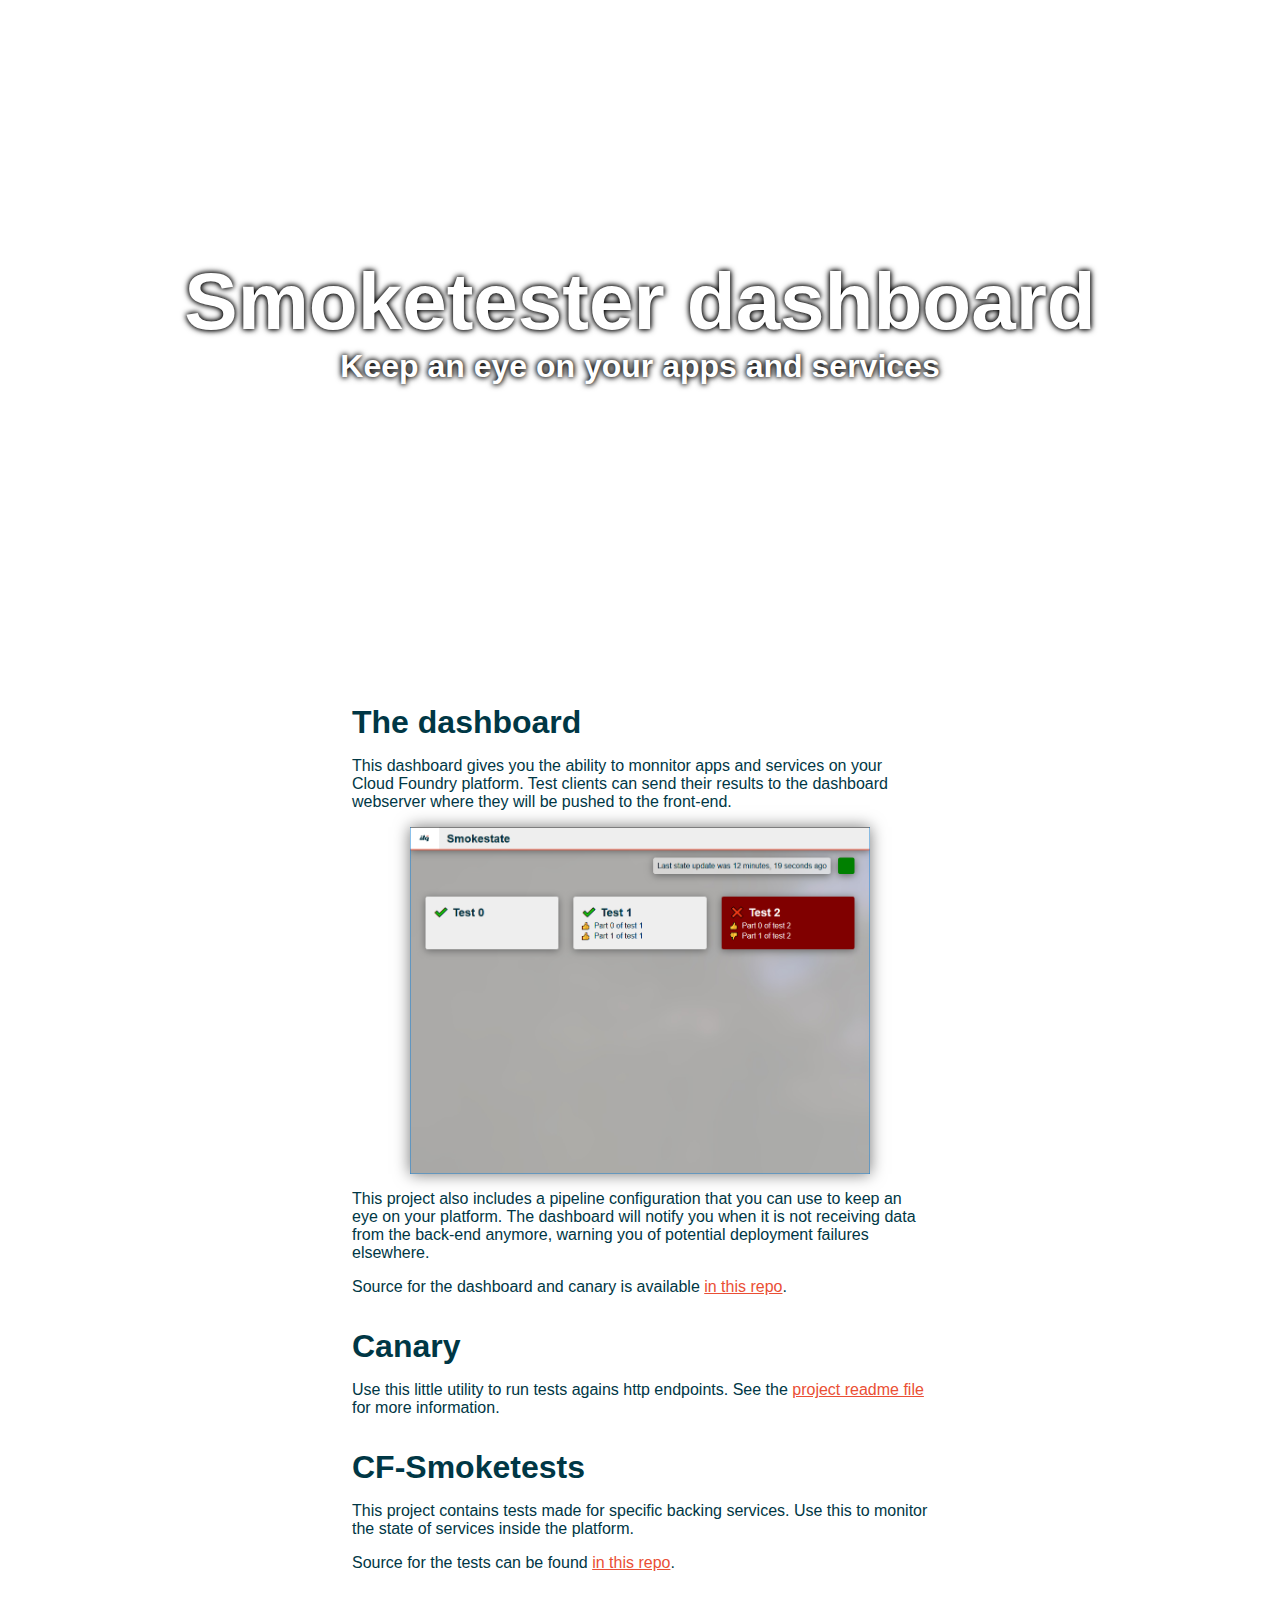
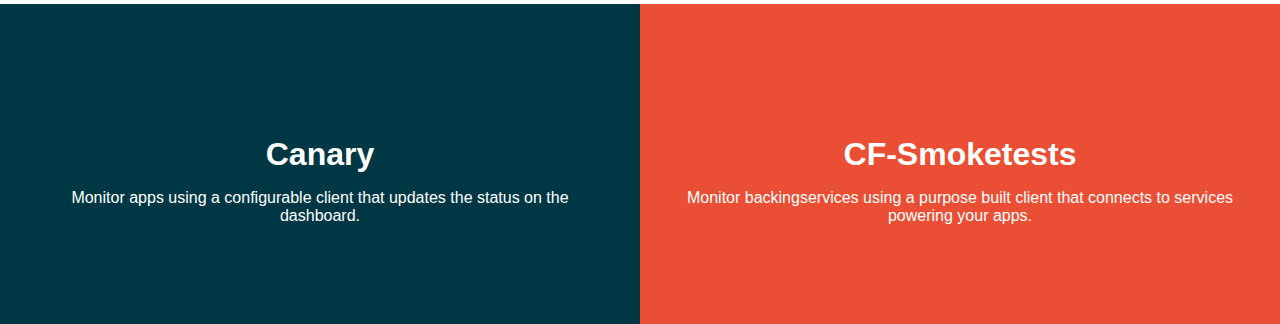
==== index.html @ 8cedd3bb "Content added" ====
<!DOCTYPE html>
<html lang="en">

<head>
    <meta charset="UTF-8">
    <meta name="viewport" content="width=device-width, initial-scale=1.0">
    <meta http-equiv="X-UA-Compatible" content="ie=edge">
    <title>ITQ Smoketester dashboard</title>

    <link rel="stylesheet" href="assets/styles.css">
</head>

<body>
    <div class="itq_logo"></div>

    <section class="title_block title_block--watcher">
        <h1 class="title">Smoketester dashboard</h1>
        <h2 class="subtitle">Keep an eye on your apps and services</h2>
    </section>

    <section class="content_block content_block--textsection">
        <h3 class="content_title">The dashboard</h3>

        <p class="text">This dashboard gives you the ability to monnitor apps and services on your Cloud Foundry
            platform. Test
            clients can send their results to the
            dashboard webserver where they will be pushed to the front-end.
        </p>

        <img class="image" src="assets/dashboard.png" alt="dashboard" />

        <p class="text">
            This project also includes a pipeline configuration that you can use to keep an eye on your platform. The
            dashboard will notify you when it
            is not receiving data from the back-end anymore, warning you of potential deployment failures elsewhere.
        </p>
        <p>Source for the dashboard and canary is available <a class="link" href="https://github.com/orangeglasses/cf-smoketests-dashboard">in this repo</a>.</p>
        <h3 class="content_title">Canary</h3>
        <p class="text">Use this little utility to run tests agains http endpoints. See the <a class="link" href="https://github.com/orangeglasses/cf-smoketests-dashboard/blob/master/README.md">project readme file</a> for more information.
        </p>
        <h3 class="content_title">CF-Smoketests</h3>
        <p class="text">This project contains tests made for specific backing services. Use this to monitor the state of
            services inside the platform.</p>
        <p>Source for the tests can be found <a class="link" href="https://github.com/orangeglasses/cf-smoketests">in this repo</a>.</p>
    </section>

    <section class="content_block">
        <div class="content content--blue">
            <h3 class="content_title">Canary</h3>
            Monitor apps using a configurable client that updates the status on the dashboard.
        </div>
        <div class="content content--orange">
            <h3 class="content_title">CF-Smoketests</h3>
            Monitor backingservices using a purpose built client that connects to services powering your apps.
        </div>
    </section>
</body>

</html>
---- assets/styles.css ----
/*

Watcher.jpg: Photo 'Big Brother is watching' by Michael Aleo (https://unsplash.com/@mjaleo) on Unsplash.

*/

.___colors {
    color: #fff;
    color: #003745;
    color: #000;
    color: #ea4f35;
}

* {
    box-sizing: border-box;
    padding: 0;
    margin: 0;
    font-family: Verdana, Geneva, Tahoma, sans-serif;
    color: #003745;
}

.itq_logo {
    width: 6rem;
    height: 6rem;
    background: url(itq-logo.svg) center center no-repeat #fff;
    background-size: contain;
    position: fixed;
    background-size: 200%;
}

.title_block {
    height: 40rem;
    display: flex;
    flex-direction: column;
    justify-content: center;
    align-items: center;
}

.title_block > .title,
.title_block > .subtitle {
    font-size: 5rem;
    font-weight: bold;
    color: #fff;
    text-shadow: 0 0 5px #000, 0 0 7px #000;
    text-align: center;
}

.title_block > .subtitle {
    font-size: 2rem;
}

.title_block--watcher {
    background: url(watcher.jpg) center center no-repeat;
    background-size: cover;
}

.content_block {
    height: 20rem;
    display: flex;
}

.content_block > .content {
    height: 100%;
    flex: 1 1 50%;
    display: flex;
    justify-content: center;
    align-items: center;
    flex-direction: column;
}

.content--orange,
.content--blue {
    text-align: center;
    color: #fff;
    padding: 2rem;
}

.content--blue {
    background-color: #003745;
}

.content--orange {
    background-color: #ea4f35;
}

.content_block--textsection {
    max-width: 40rem;
    text-align: left;
    margin: 0 auto;
    display: block;
    padding: 2rem;
    height: auto;
}

.content_title {
    text-align: left;
    color: currentColor;
    font-size: 2rem;
    margin: 2rem 0 1rem 0;
}

.image {
    max-width: 80%;
    box-shadow: 0 0 15px #777;
    margin: 1rem auto;
    display: block;
}

.link {
    color: #ea4f35;
}

.text {
    margin-bottom: 1rem;
}
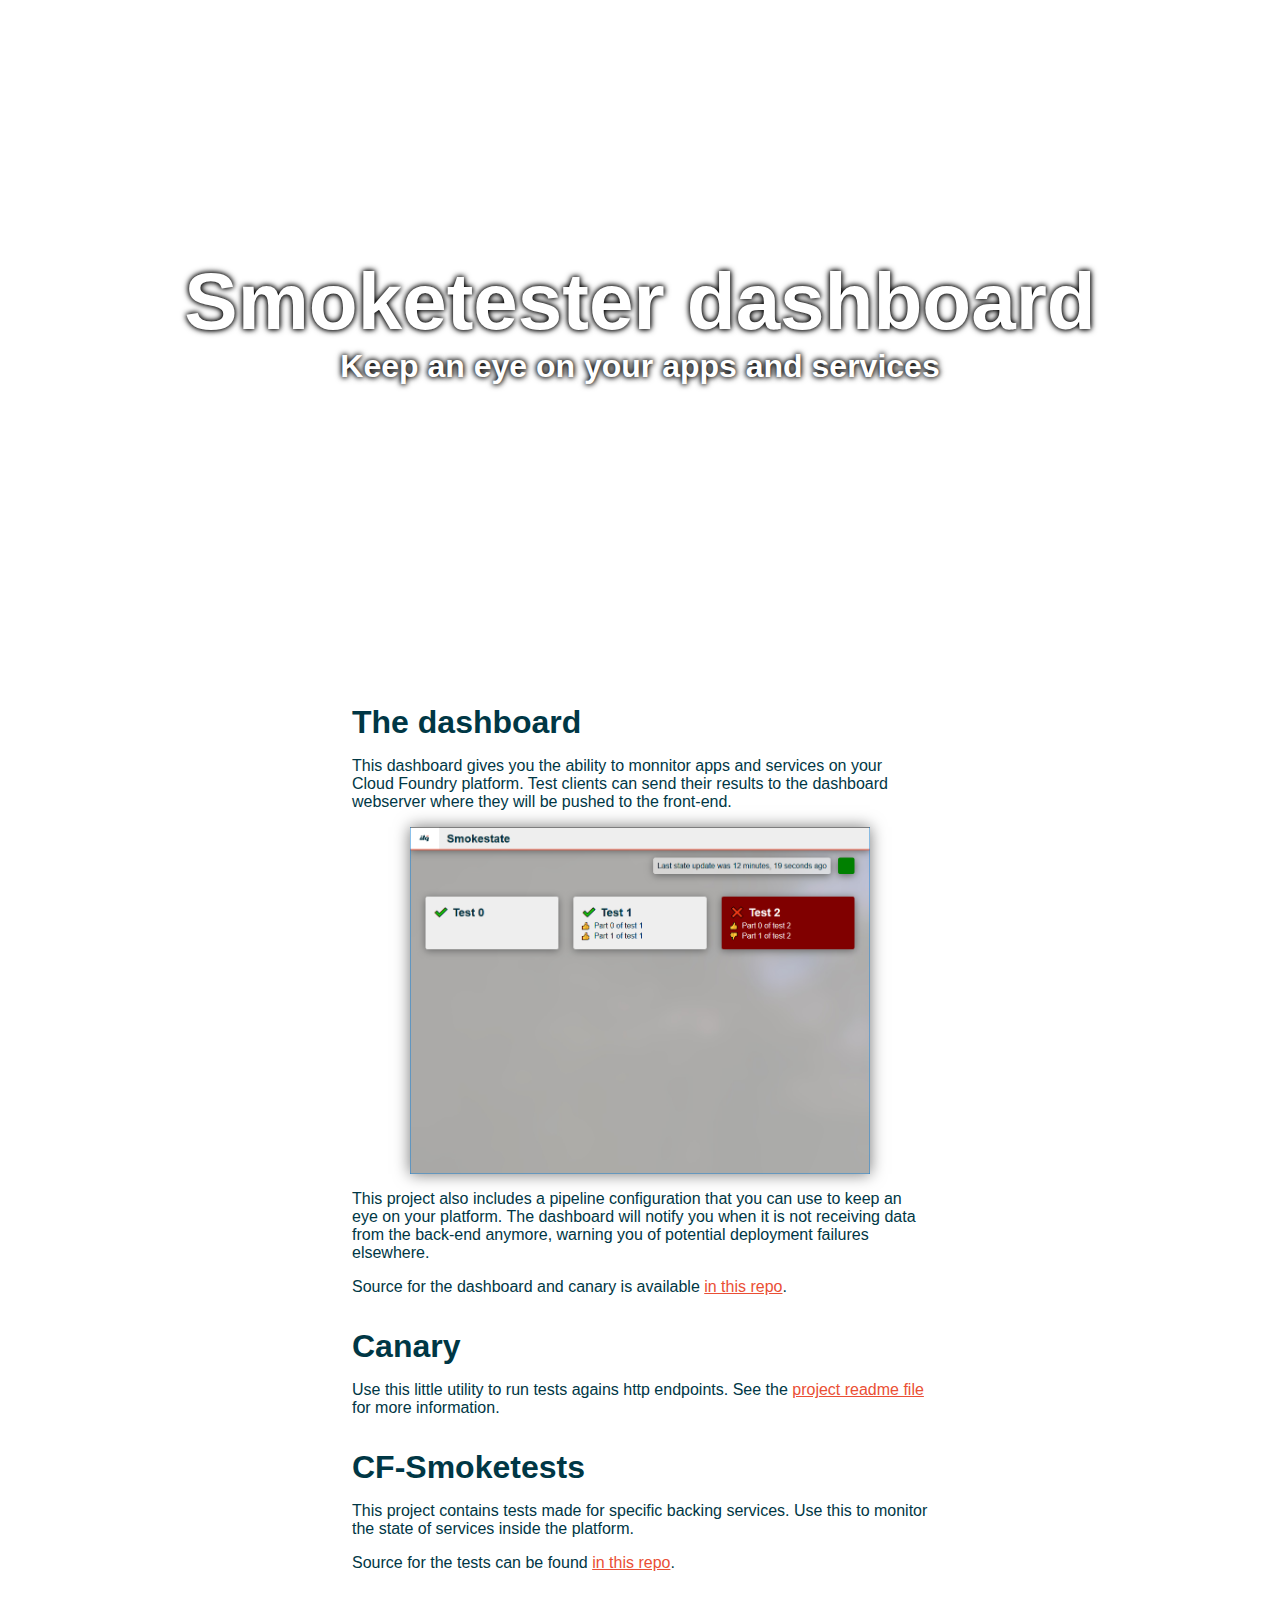
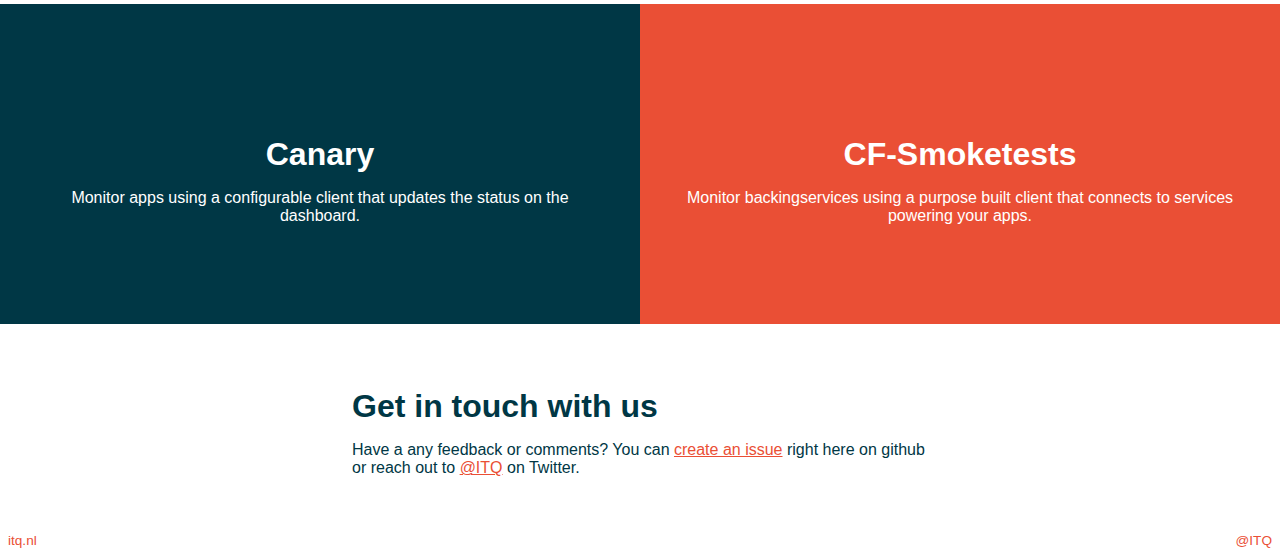
==== commit c4fcf54d: "Footer added and titles added to links" ====
--- a/index.html
+++ b/index.html
@@ -27,21 +27,21 @@
             dashboard webserver where they will be pushed to the front-end.
         </p>
 
-        <img class="image" src="assets/dashboard.png" alt="dashboard" />
+        <img class="image" src="assets/dashboard.png" alt="Dashboard screenshot" />
 
         <p class="text">
             This project also includes a pipeline configuration that you can use to keep an eye on your platform. The
             dashboard will notify you when it
             is not receiving data from the back-end anymore, warning you of potential deployment failures elsewhere.
         </p>
-        <p>Source for the dashboard and canary is available <a class="link" href="https://github.com/orangeglasses/cf-smoketests-dashboard">in this repo</a>.</p>
+        <p>Source for the dashboard and canary is available <a class="link" href="https://github.com/orangeglasses/cf-smoketests-dashboard" title="Dashboard repo">in this repo</a>.</p>
         <h3 class="content_title">Canary</h3>
-        <p class="text">Use this little utility to run tests agains http endpoints. See the <a class="link" href="https://github.com/orangeglasses/cf-smoketests-dashboard/blob/master/README.md">project readme file</a> for more information.
+        <p class="text">Use this little utility to run tests agains http endpoints. See the <a class="link" href="https://github.com/orangeglasses/cf-smoketests-dashboard/blob/master/README.md" title="Dashboard readme file">project readme file</a> for more information.
         </p>
         <h3 class="content_title">CF-Smoketests</h3>
         <p class="text">This project contains tests made for specific backing services. Use this to monitor the state of
             services inside the platform.</p>
-        <p>Source for the tests can be found <a class="link" href="https://github.com/orangeglasses/cf-smoketests">in this repo</a>.</p>
+        <p>Source for the tests can be found <a class="link" href="https://github.com/orangeglasses/cf-smoketests" title="CF-Smoketest repository">in this repo</a>.</p>
     </section>
 
     <section class="content_block">
@@ -54,6 +54,18 @@
             Monitor backingservices using a purpose built client that connects to services powering your apps.
         </div>
     </section>
+
+    <section class="content_block content_block--textsection">
+        <h3 class="content_title">Get in touch with us</h3>
+        <p class="text">
+            Have a any feedback or comments? You can <a class="link" href="https://github.com/orangeglasses/cf-smoketests-dashboard/issues">create an issue</a> right here on github or reach out to <a class="link" href="https://www.twitter.com/itq">@ITQ</a> on Twitter.
+        </p>
+    </section>
+
+    <footer class="footer">
+        <a class="link --no-decoration" href="https://www.itq.nl" title="ITQ Website">itq.nl</a>
+        <a class="link --no-decoration" href="https://www.twitter.com/itq" title="ITQ Twitter profile">@ITQ</a>
+    </footer>
 </body>
 
 </html>--- a/assets/styles.css
+++ b/assets/styles.css
@@ -110,6 +110,17 @@
     color: #ea4f35;
 }
 
+.--no-decoration {
+    text-decoration: none;
+}
+
 .text {
     margin-bottom: 1rem;
+}
+
+.footer {
+    display: flex;
+    justify-content: space-between;
+    padding: .5rem;
+    font-size: .85rem;
 }